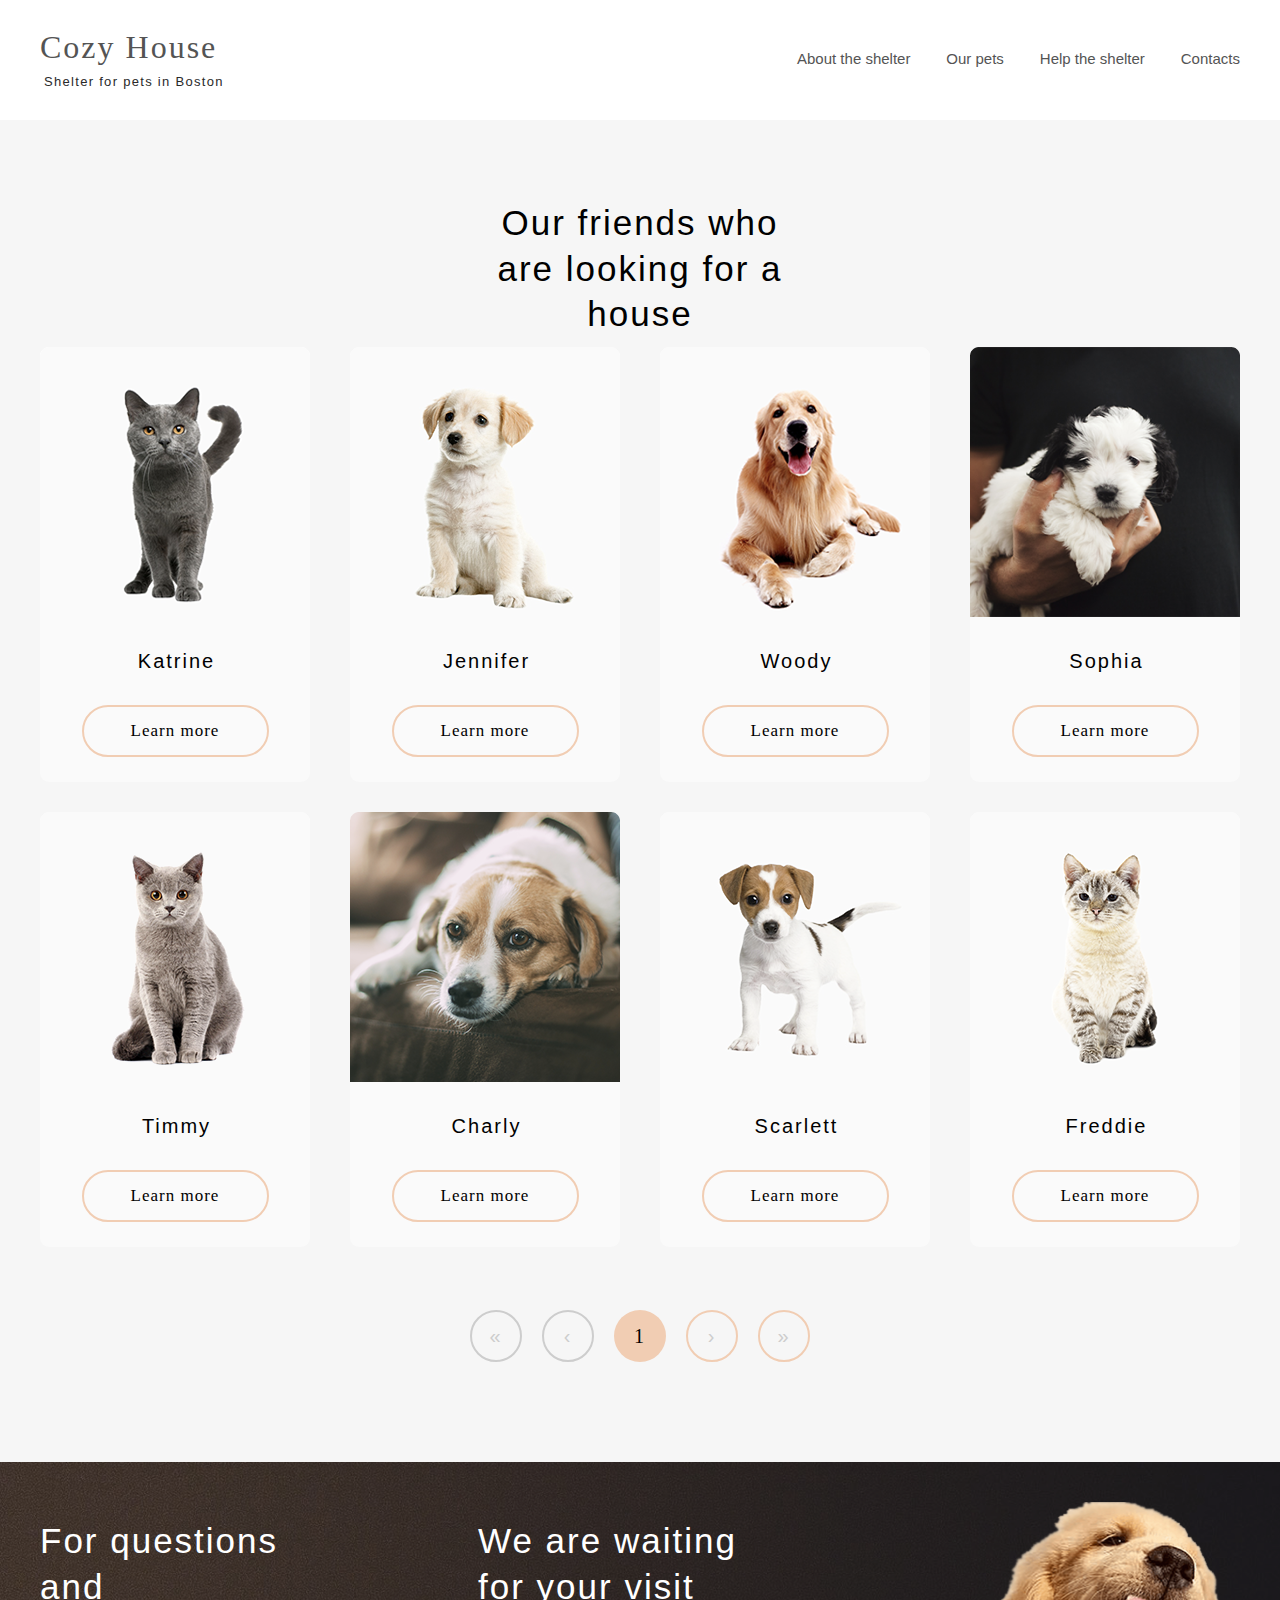
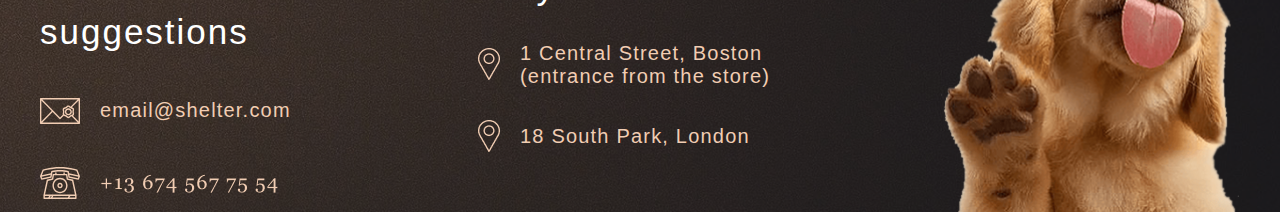
==== pets.html @ 1a8334fc "finish" ====
<!DOCTYPE html>
<html lang="en">
<head>
    <meta charset="UTF-8">
    <meta name="viewport" content="width=device-width, initial-scale=1.0">
    <title>Document</title>
    <link rel="stylesheet" href="pets.css">
</head>
<body>
        <header>   
      <div class="wrapper">

       
              
            
                 <nav class="header_navigation">
                    <div class="logo">
            <a href="#" class="ref_logo">
             <span class="logo_txt1">Cozy House</span> 
             <span class="logo_txt2">Shelter for pets in Boston</span>
            </a>
        </div>
                     <ul class="navigation">
                         <li class="navigation_link"><a href="index.html" target="_blank" class="lnk1"> About the shelter</a></li>
                         <li class="navigation_link"><a href="#" class="lnk1">Our pets</a></li>
                         <li class="navigation_link"><a href="index.html#help_pts" target="_blank" class="lnk1">Help the shelter</a></li>
                         <li class="navigation_link"><a href="#foot_cont" class="lnk1">Contacts</a></li>
                     </ul>
                </nav>
      </div>
    </header>
    <section>
        <div class="pets_wrapper">
           <div class="container">
            <div class="pets_heading">
                <h3 class="pets_headingh">Our friends who <br/> are looking for a house</h3>
            </div>
            
            <div class="cards_container">
                <div class="pets_card">
                    <img class="pet_img" src="images/pets-katrine.png"> 
                    <span class="txt">Katrine</span>
                    <button class="butt_pets">Learn more</button>
                </div>
                <div class="pets_card">
                    <img class="pet_img" src="images/pets-jennifer.png"> 
                    <span class="txt">Jennifer</span>
                    <button class="butt_pets">Learn more</button>
                </div>
                <div class="pets_card">
                    <img class="pet_img" src="images/pets-woody.png"> 
                    <span class="txt">Woody</span>
                    <button class="butt_pets">Learn more</button>
                </div>
                <div class="pets_card">
                    <img class="pet_img" src="Image2/pets-sophia.png"> 
                    <span class="txt">Sophia</span>
                    <button class="butt_pets">Learn more</button>
                </div>
                <div class="pets_card">
                    <img class="pet_img" src="Image2/pets-timmy.png"> 
                    <span class="txt">Timmy</span>
                    <button class="butt_pets">Learn more</button>
                </div>
                <div class="pets_card">
                    <img class="pet_img" src="Image2/pets-charly.png"> 
                    <span class="txt">Charly</span>
                    <button class="butt_pets">Learn more</button>
                </div>
                <div class="pets_card">
                    <img class="pet_img" src="Image2/pets-scarlet.png"> 
                    <span class="txt">Scarlett</span>
                    <button class="butt_pets">Learn more</button>
                </div>
                <div class="pets_card">
                    <img class="pet_img" src="Image2/pets-freddie.png"> 
                    <span class="txt">Freddie</span>
                    <button class="butt_pets">Learn more</button>
                </div>
            </div>
            <div class="navigation_pets">
                <button class="batt1"> &#171; </button>
                <button class="batt2">&#8249;</button>
                <button class="batt3">1</button>
                <button class="batt4">&#8250;</button>
                <button class="batt5"> &#187; </button>
            </div>
        </div>
            
        </div>
        
    </section>

     <footer>
    <div id="foot_cont" class="wrapper_footer">
      <div class="footer_content">
        <div class="footer_contacts">
          <h3 class="footer_txt">For questions and suggestions</h3>
          <div class="email">
            <img src="images/icon-email.svg" class="email_img">
            <h4 class="email_adr">email@shelter.com</h4>
          </div>
          <div class="phone">
            <img src="images/icon-phone.svg" class="phone_img">
            <img src="images/Text.png" class="phone_number">
          </div>
        </div>
        <div class="footer_locations">
          <h3 class="footer_txt">We are waiting for your visit</h3>
          <div class="location">
            <img src="images/icon-marker.png" class="loc_img">
            <h4 class="loc_txt">1 Central Street, Boston (entrance from the store)</h4>
          </div>
          <div class="location">
            <img src="images/icon-marker.png" class="loc_img2">
            <h4 class="loc_txt2">18 South Park, London </h4>
          </div>
        </div>
        <img src="images/footer-puppy.png" class="footer_puppy"></img>
      </div>
    </div>
  </footer>
</body>
---- pets.css ----
*{
    margin:0;
    padding: 0;
  

    body {
        width: 1280px;
        
        font-family: Arial, Helvetica, sans-serif;
        font-family: Georgia, sans-serif;
        
    }
}

.wrapper {
    width: 1280px;
    height: 120px;
    font-family: Arial, Helvetica, sans-serif;
    display: flex;
    align-items: center;
    justify-content: center;
    
}
.logo {
    width: 187px;
height: 60px;
display: flex;







}
.ref_logo {
text-decoration: none;
display: flex;
flex-direction: column;
justify-content: space-between;
}



.logo_txt1 {
    font-family: Georgia, 'Times New Roman', Times, serif;

font-weight: 400;
font-size: 32px;
line-height: 35.2px;
letter-spacing: 2px;
color: #545454;
padding: 0px 0px 0px 0px;


}
.logo_txt2 {
    
    
font-family: Arial, Helvetica, sans-serif;
display: flex;
align-items: flex-end;
font-weight: 400;
font-size: 13px;

line-height: 14.95px;
letter-spacing: 1.3px;
padding: 0px 1px 0px 4px;

color: #292929

}

.header_navigation {
    width: 1200px;
    height: 60px;
  display: flex;
  align-items: center;
  justify-content: space-between;
  
 
   
}
.navigation {
    width: 443px;
    height: 27px;
   
    display: flex;
    justify-content: space-between;
    
    

}
.navigation_link {
    list-style: none;
    font-size: 15px;
    font-weight: 400;
    line-height: 24px;
    color: #545454;
    cursor: pointer;
}

.lnk1 {
    text-decoration: none;
    color: #545454;
}

.lnk1:hover {
    color: black;
    font-weight: 500;

    border-bottom: 2px solid #f1cdb3;
}
.pets_wrapper {
    width: 1280px;
    height: 1342px;
    display: grid;
   align-items: center;
   

    background-color: #f6f6f6;
}
.container {
    
    width: 1200px;
    height: 1162px;
    margin: 80px 40px 100px 40px;
    
}

.pets_heading {
   
    margin: 0px 400px;   
    
}
.pets_headingh {
    width: 400px;
    height: 90px;
    font-weight: 400;
    font-size: 35px;
    line-height: 45.5px;
    letter-spacing: 2px;
    
    text-align: center;
    
    
    

}
    
    .cards_container {
    width: 1200px;
    height: 930px;
    margin: 57px 0px 33px 0px;
    display: flex;
    flex-wrap: wrap;
    justify-content: space-between;
   

    
}
.navigation_pets {
    width: 340px;
    height: 52px;
    margin: 0px 430px;
    display: flex;
    justify-content: space-between;
}

.pets_card {
    width: 270px;
    height: 435px;
    
    display: flex;
    flex-direction: column;
    align-items: center;
    background-color: #fafafa;
    border-radius: 9px;
   
}

.pets_img {
    width: 270px;
    height: 270px;
    align-self: flex-start;
}

.txt {
    font-weight: 400;
    font-size: 20px;
    line-height: 22.72px;
    letter-spacing: 2px;
    margin-top: 33px;
    margin-left: 3px;
    
    

}

.butt_pets {
    width: 187px;
    height: 52px;
    border-radius: 100px;
    border: 2px solid #f1cdb3;
    font-family: Georgia, 'Times New Roman', Times, serif ;
    font-weight: 400;
    font-size: 17px;
    line-height: 22.1px;
    letter-spacing: 1px;
    background-color: #fafafa;
    margin-top: 32px;
}

.batt1 {
width: 52px;
height: 52px;
border-radius: 100px ;
border: 2px solid #cdcdcd;
color: #cdcdcd;
background-color: #f6f6f6;
font-weight: 400;
font-size: 20px;
line-height: 23px;
letter-spacing: 2px;
}

.batt2 {
width: 52px;
height: 52px;
border-radius: 100px ;
border: 2px solid #cdcdcd;
color: #cdcdcd;
background-color: #f6f6f6;
font-weight: 400;
font-size: 20px;
line-height: 23px;
letter-spacing: 2px;
}

.batt3 {
 width: 52px;
height: 52px;
border-radius: 100px ;
border: 2px ;
background-color: #f1cdb3;

font-weight: 400;
font-size: 20px;
line-height: 23px;
letter-spacing: 2px; 
font-family: Georgia, 'Times New Roman', Times, serif;

}

.batt4 {
   width: 52px;
height: 52px;
border-radius: 100px ;
border: 2px solid #f1cdb3;
color: #cdcdcd;
background-color: #f6f6f6;

font-weight: 400;
font-size: 20px;
line-height: 23px;
letter-spacing: 2px; 
}
.batt5 {
 width: 52px;
height: 52px;
border-radius: 100px ;
border: 2px solid #f1cdb3;
color: #cdcdcd;
background-color: #f6f6f6;
 
font-weight: 400;
font-size: 20px;
line-height: 23px;
letter-spacing: 2px; 
}





/* footer */
.wrapper_footer {
   
    background-image: url(images/footer-background.png);
padding-top: 40px;
padding-left: 40px;
}
.footer_content {
width: 1200px;
font: 310px;

display: flex;
justify-content: space-between;
}
.footer_contacts {
width: 278px;
height: 234px;

margin: 16px 160px 60px 0px;
}
.footer_txt {
    font-size: 35px;
    line-height: 45.5px;
    letter-spacing: 2px;
    font-weight: 400;
    color: white;
}
.footer_locations {
    width: 302px;
    height: 234px;
    margin: 16px 160px 60px 0px;

} 
.email {
    display: flex;
    align-items: center;
   padding: 40px 27px 40px 0px;
}
.email_img {
    width: 40px;
    height: 32px;
}

.email_adr {
font-size: 20px;
line-height: 23px;
letter-spacing: 1.2px;
font-weight: 400;
color: #f1cdb3;
padding-left: 20px;
}
.phone {
    display: flex;
}
.phone_img {
    width: 40px;
    height: 32px;  
}

.phone_number {
    width: 177px;
    height: 19px;
    padding: 7px 21px;
}

.footer_puppy {
width: 300px;
height: 310px;
}

.location {
    display: flex;
    align-items: center;  
}
.loc_txt {
    font-size: 20px;
    line-height: 23px;
    letter-spacing: 1.2px;
    font-weight: 400;
    color: #f1cdb3; 
    padding: 33px 5px 0px 20px;  
}
.loc_img {
    width: 22px;
    height: 32px;
    padding-top: 30px;
}
.loc_txt2 {
    font-size: 20px;
    line-height: 23px;
    letter-spacing: 1.2px;
    font-weight: 400;
    color: #f1cdb3; 
    margin-top: 33px;
    margin-right: 13px;
       
}
.loc_img2 {
    width: 22px;
    height: 32px;
    padding-top: 32px;
    padding-right: 20px;
}
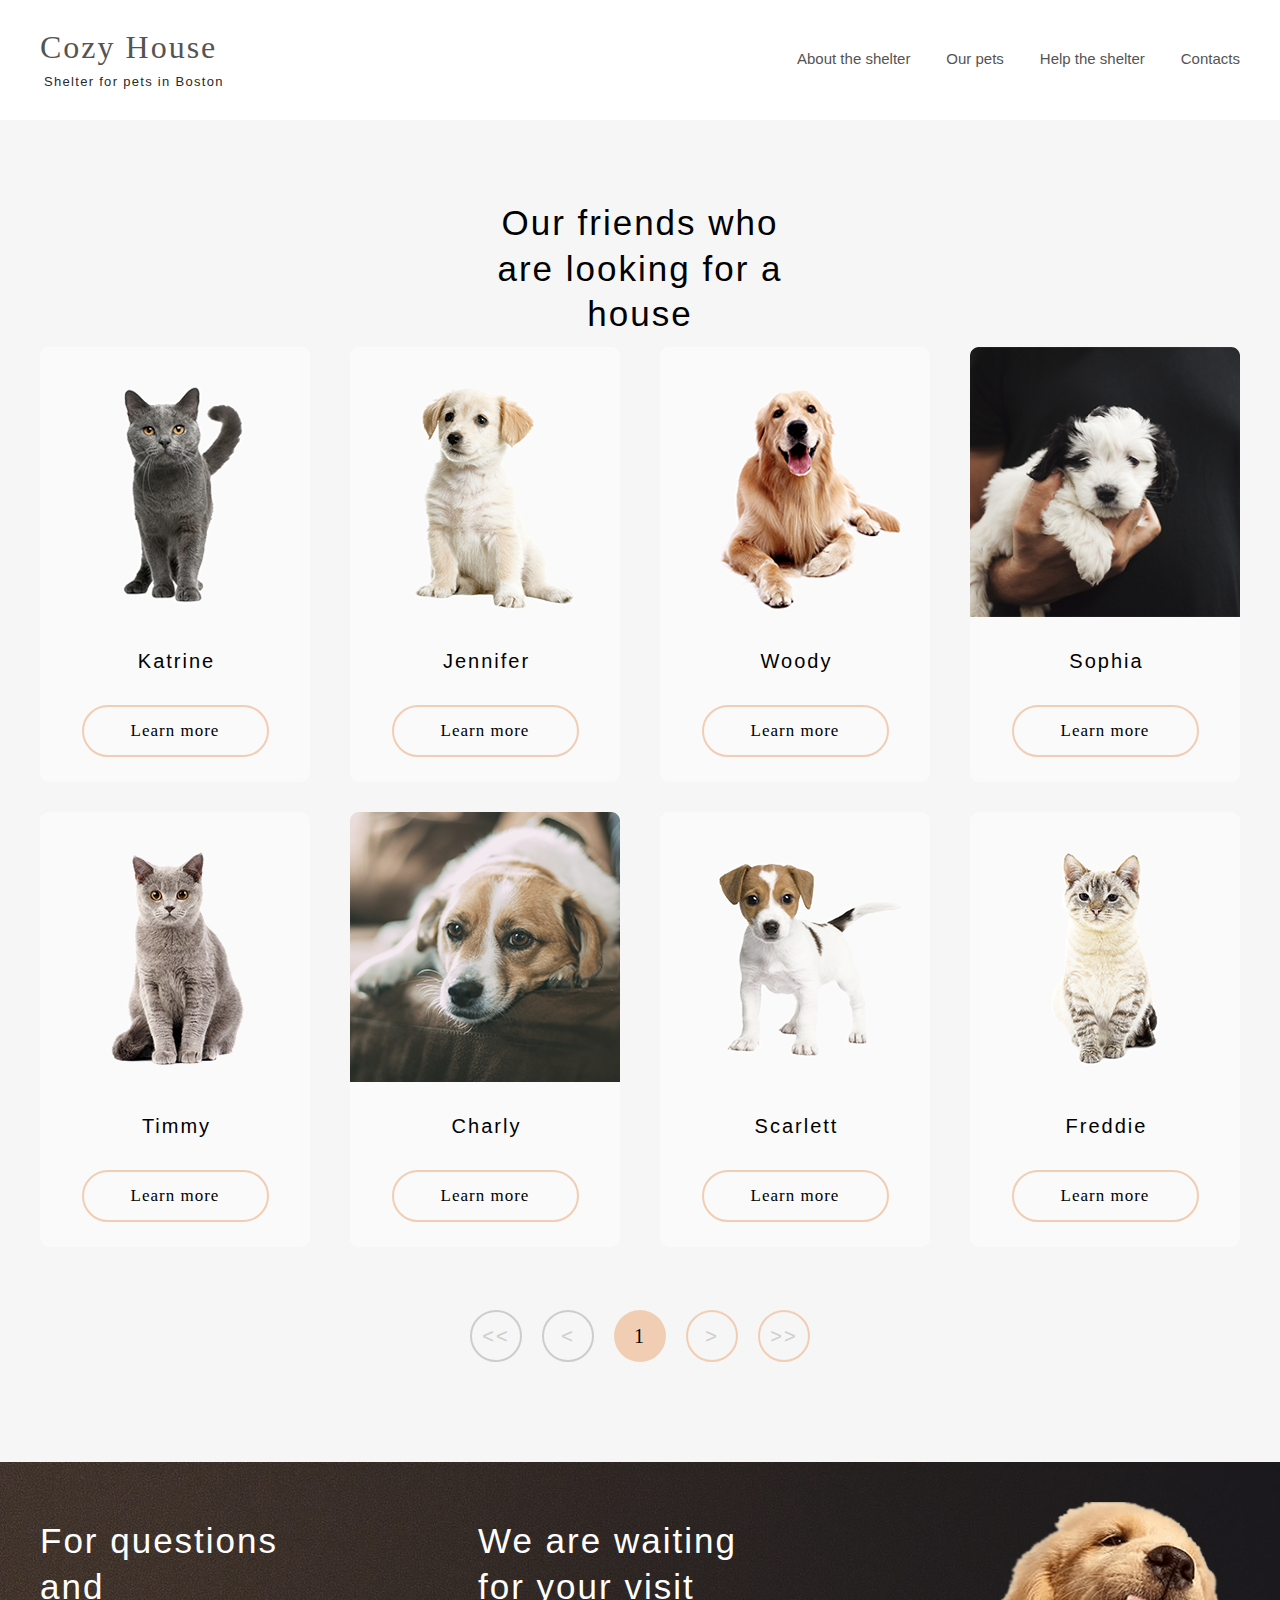
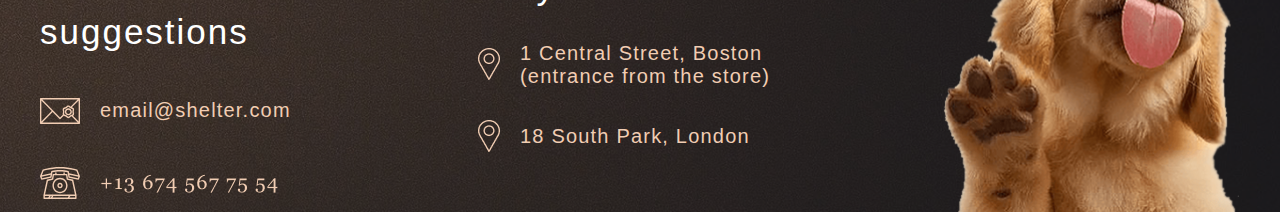
==== commit 64df7513: "Финал" ====
--- a/pets.html
+++ b/pets.html
@@ -15,7 +15,7 @@
             
                  <nav class="header_navigation">
                     <div class="logo">
-            <a href="#" class="ref_logo">
+            <a href="index.html" class="ref_logo">
              <span class="logo_txt1">Cozy House</span> 
              <span class="logo_txt2">Shelter for pets in Boston</span>
             </a>
@@ -79,11 +79,11 @@
                 </div>
             </div>
             <div class="navigation_pets">
-                <button class="batt1"> &#171; </button>
-                <button class="batt2">&#8249;</button>
+                <button class="batt1"><<</button>
+                <button class="batt2"><</button>
                 <button class="batt3">1</button>
-                <button class="batt4">&#8250;</button>
-                <button class="batt5"> &#187; </button>
+                <button class="batt4">></button>
+                <button class="batt5"> >> </button>
             </div>
         </div>
             
--- a/pets.css
+++ b/pets.css
@@ -1,3 +1,6 @@
+html {
+    scroll-behavior: smooth;
+}
 *{
     margin:0;
     padding: 0;
@@ -19,6 +22,7 @@
     display: flex;
     align-items: center;
     justify-content: center;
+    background-color: #ffffff;
     
 }
 .logo {
@@ -105,12 +109,15 @@
     color: #545454;
 }
 
+
+
 .lnk1:hover {
     color: black;
     font-weight: 500;
 
     border-bottom: 2px solid #f1cdb3;
 }
+
 .pets_wrapper {
     width: 1280px;
     height: 1342px;
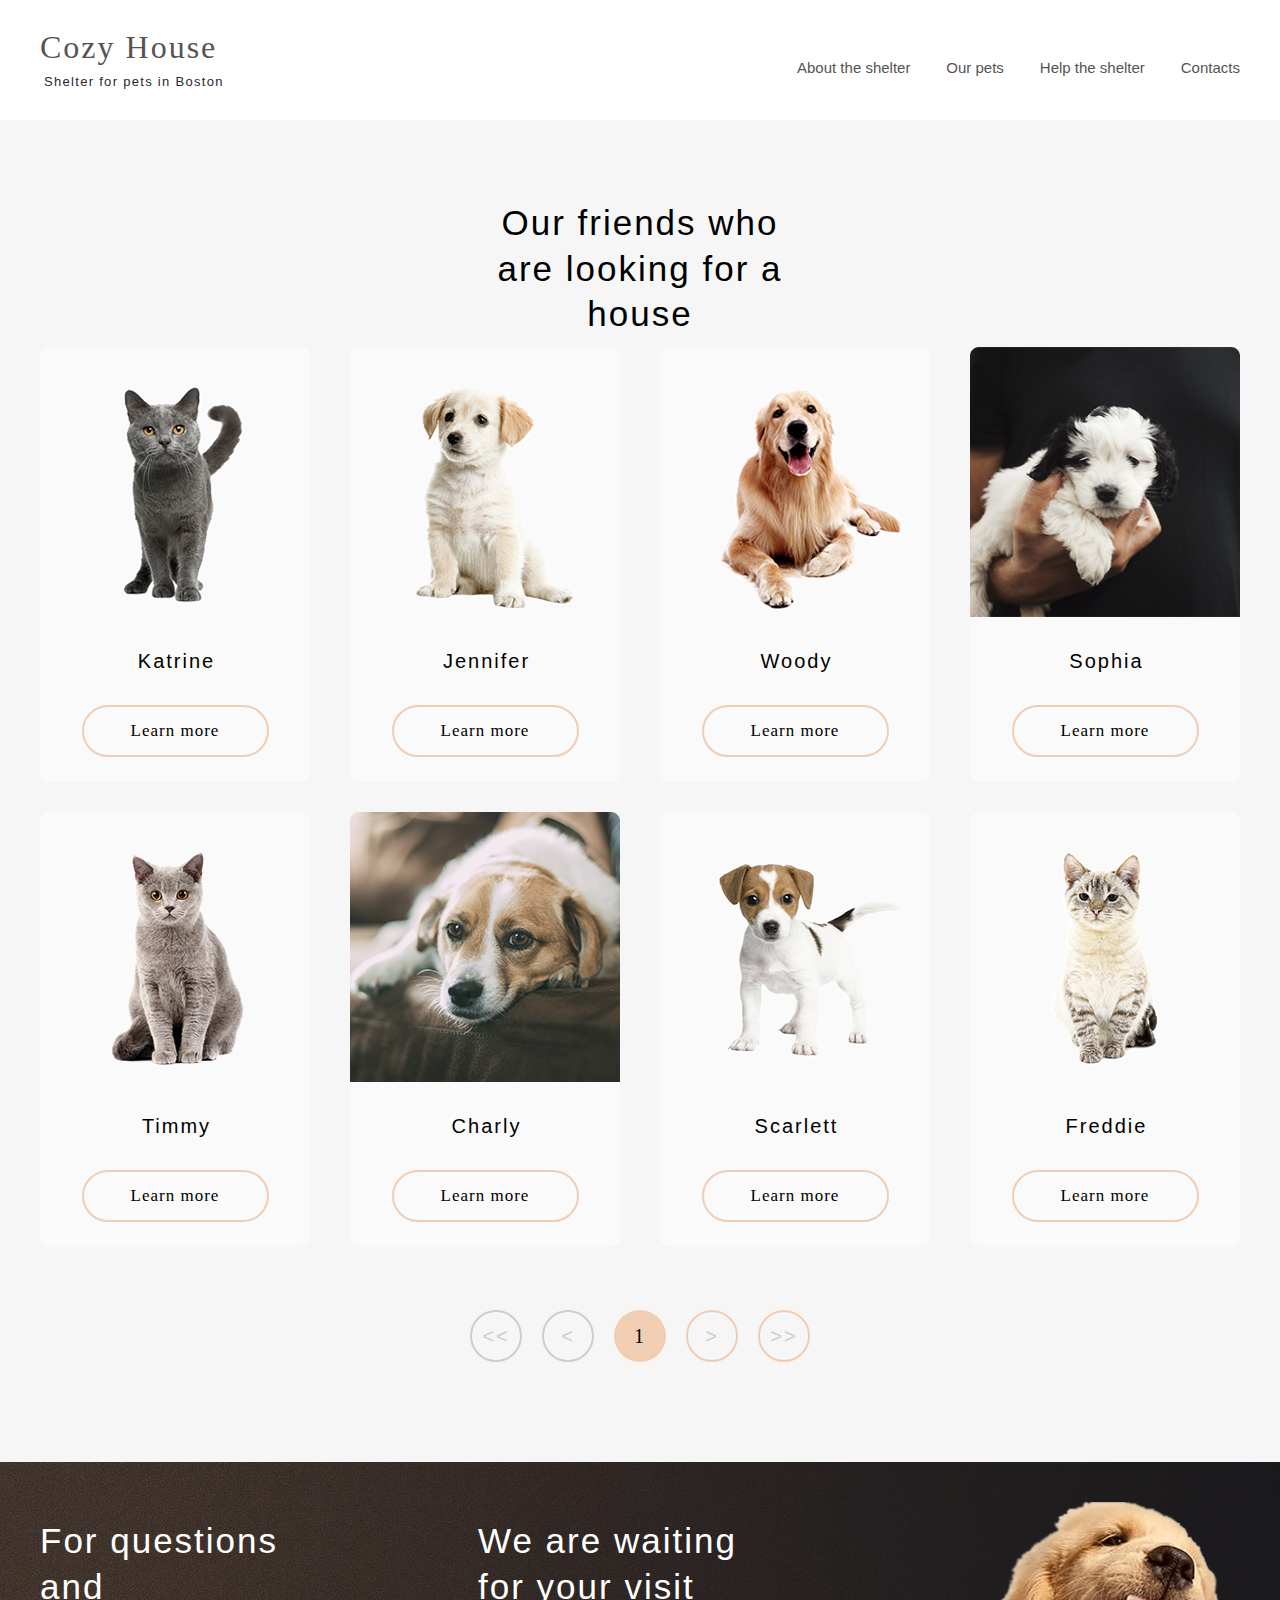
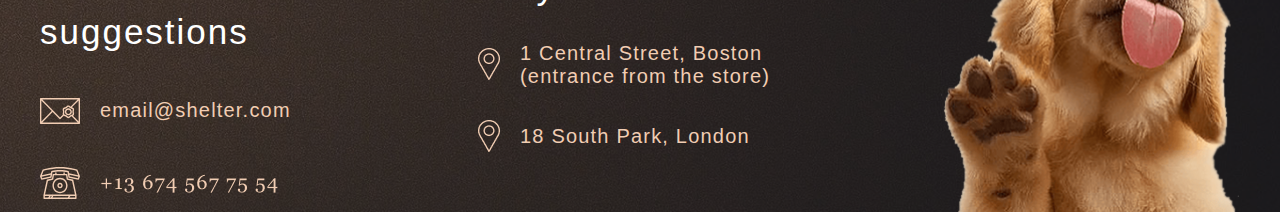
==== commit e0063367: "adaptive" ====
--- a/pets.html
+++ b/pets.html
@@ -20,6 +20,11 @@
              <span class="logo_txt2">Shelter for pets in Boston</span>
             </a>
         </div>
+                             <div class="hamburger-menu">
+  <input id="menu__toggle" type="checkbox" />
+  <label class="menu__btn" for="menu__toggle">
+    <span></span>
+  </label>
                      <ul class="navigation">
                          <li class="navigation_link"><a href="index.html" target="_blank" class="lnk1"> About the shelter</a></li>
                          <li class="navigation_link"><a href="#" class="lnk1">Our pets</a></li>
@@ -27,6 +32,7 @@
                          <li class="navigation_link"><a href="#foot_cont" class="lnk1">Contacts</a></li>
                      </ul>
                 </nav>
+      </div>
       </div>
     </header>
     <section>
@@ -106,7 +112,7 @@
           </div>
         </div>
         <div class="footer_locations">
-          <h3 class="footer_txt">We are waiting for your visit</h3>
+          <h3 class="footer_txt f_txt">We are waiting for your visit</h3>
           <div class="location">
             <img src="images/icon-marker.png" class="loc_img">
             <h4 class="loc_txt">1 Central Street, Boston (entrance from the store)</h4>
@@ -121,5 +127,5 @@
     </div>
   </footer>
 </body>
-
+</html>
        --- a/pets.css
+++ b/pets.css
@@ -7,14 +7,16 @@
   
 
     body {
-        width: 1280px;
         
+        overflow-x: hidden;
         font-family: Arial, Helvetica, sans-serif;
         font-family: Georgia, sans-serif;
         
     }
 }
-
+#menu__toggle {
+  opacity: 0;
+}
 .wrapper {
     width: 1280px;
     height: 120px;
@@ -29,12 +31,6 @@
     width: 187px;
 height: 60px;
 display: flex;
-
-
-
-
-
-
 
 }
 .ref_logo {
@@ -393,3 +389,398 @@
     padding-top: 32px;
     padding-right: 20px;
 }
+
+@media screen and (max-width: 768px) {
+
+    .wrapper {
+        width: 768px;
+        height: 120px;
+    }
+.header_navigation {
+    width: 708px;
+    height: 60px;
+}
+
+.pets_wrapper {
+    width: 768px;
+    height: 1733px;
+}
+.container {
+    width: 708px;
+    height: 1603px;
+    margin: 80px 15px 50px 40px;
+}
+
+.cards_container div:nth-child(7) {
+    display: none;
+} 
+.cards_container div:last-child {
+    display: none;
+
+}
+
+.cards_container {
+    width: 580px;
+    height: 1365px;
+    display: grid;
+    grid-template-columns: 275px 275px;
+    grid-template-rows: 435px 435px;
+    grid-column-gap: 40px;
+    grid-row-gap: 30px;
+    margin: 30px 52px 40px 52px
+    
+}
+.pets_heading {
+    margin: 0px 165px 30px 145px;
+}
+
+.butt_pets {
+    margin-top: 30px;
+}
+.txt {
+    margin: 30px 2px 0px 2px;
+    letter-spacing: 1.2px;
+}
+
+.navigation_pets {
+    margin: 0px 175px;
+}
+.batt4 {
+    color: #292929;
+}
+.batt5 {
+    color: #292929;
+}
+.wrapper_footer {
+    width: 768px;
+    height: 639px;
+   padding: 0px;
+   background-image: url(images/footer-gradient-background.png);
+
+}
+
+.footer_content {
+    width: 708px;
+    display: grid;
+    grid-template-columns: 278px 302px ;
+    grid-template-rows: repeat(2, 290px);
+    grid-row-gap: 35px ;
+    grid-column-gap: 10px;
+    margin-left: 30px;
+}
+
+.footer_contacts {
+margin: 31px 10px 10px 35px;
+}
+.footer_locations {
+margin: 31px 10px 10px -33px;
+}
+
+.footer_puppy {
+    margin-left: 205px;
+    margin-top: 4px;
+}
+
+.pets_sec {
+    width: 768px;
+}
+.help_sec {
+    width: 768px;
+}
+.don_sec {
+    width: 768px;
+}
+.footer_sec {
+     width: 768px;
+}
+header {
+    width: 768px;
+}
+section {
+    width: 768px;
+}
+footer {
+    width: 768px;
+}
+
+#menu__toggle {
+  opacity: 0;
+}
+}
+
+@media screen and (max-width: 320px) {
+
+    header {
+        width: 320px;
+
+    }
+    section {
+        width: 320px;
+    }
+    footer {
+        width: 320px;
+    }
+.navigation {
+    width: 320px;
+    height: 823px;
+    margin-left: -209px;
+    z-index: 1;
+ }
+ 
+ 
+#menu__toggle {
+  opacity: 0;
+  
+}
+.menu__btn {
+  display: flex; 
+  align-items: center;  
+  position: fixed;
+  top: 50px;
+  left: 270px;
+  width: 30px;
+  height: 22px;
+  cursor: pointer;
+  z-index: 2;
+}
+
+.menu__btn > span,
+.menu__btn > span::before,
+.menu__btn > span::after {
+  display: block;
+  position: absolute;
+  width: 100%;
+  height: 2px;
+  background-color: #000;
+}
+.menu__btn > span::before {
+  content: '';
+  top: -10px;
+}
+.menu__btn > span::after {
+  content: '';
+  top: 10px;
+}
+
+.navigation {
+  display: block;
+  position: fixed;
+  visibility: hidden;
+
+  top: 0;
+  padding: 0;
+  width: 320px;
+  height: 823px;
+  margin: 0;
+  list-style: none;
+  text-align: center;
+  background-color: #292929;
+  box-shadow: 1px 0px 6px rgba(0, 0, 0, .2);
+}
+
+.navigation_link {
+  display: block;
+  position: relative;
+  top: 231px;
+  padding: 34px 24px;
+  color: #333;
+  
+  font-size: 32px;
+  font-weight: 400;
+  text-decoration: none;
+  padding: 34px 24px 34px 24px;
+  
+}
+.lnk1 {
+color: #545454;
+}
+.lnk1:hover {
+    color: white;
+    font-weight: 500;
+
+    border-bottom: 2px solid #f1cdb3;
+}
+
+#menu__toggle:checked ~ .menu__btn > span {
+  transform: rotate(45deg);
+}
+#menu__toggle:checked ~ .menu__btn > span::before {
+  top: 0;
+  transform: rotate(0);
+}
+#menu__toggle:checked ~ .menu__btn > span::after {
+  top: 0;
+  transform: rotate(90deg);
+}
+#menu__toggle:checked ~ .navigation {
+  visibility: visible;
+  left: 0;
+}
+
+.menu__btn > span,
+.menu__btn > span::before,
+.menu__btn > span::after {
+  transition-duration: .25s;
+}
+.header_navigation {
+  transition-duration: .25s;
+}
+.navigation_link {
+  transition-duration: .25s;
+}
+
+.navigation {
+    height: 823px;
+    
+    justify-content: center;
+    padding: 0;
+    
+}
+
+.header_navigation {
+width: 280px;
+height: 60px;
+}
+ .wrapper {
+width: 320px;
+height: 120px;
+ }
+
+ .pets_wrapper {
+width: 320px;
+height: 1649px;
+ }
+
+ .container {
+    width: 300px;
+    height: 1565px;
+margin: 0;
+ }
+.pets_heading {
+    width: 300px;
+    height: 64px;
+    margin: 0px 0px 0px 11px;
+}
+ .pets_headingh {
+    font-size: 25px;
+    line-height: 32.5px;
+    text-align: center;
+    letter-spacing: 1.5px;
+width: 300px;
+height: 64px;
+ }
+
+ .cards_container {
+    width: 270px;
+    display: flex;
+    flex-direction: column;
+    margin:42px 0px 0px 25px;
+ }
+
+ .cards_container div:nth-child( 4) {
+    display: none;
+} 
+ .cards_container div:nth-child( 5) {
+    display: none;
+} 
+ .cards_container div:nth-child( 6) {
+    display: none;
+} 
+
+.navigation_pets {
+    width: 300px;
+    height: 52px;
+    display: flex;
+    justify-content: space-between;
+    margin: 42px 0px 0px 10px;
+    
+}
+.footer_sec {
+    width: 320px;
+height: 809px;
+}
+
+.wrapper_footer {
+    width: 320px;
+height: 809px;
+background-image: url(images/Footer-mobile.png);
+}
+
+.footer_content {
+    width: 300px;
+height: 470px;
+display: flex;
+flex-direction: column;
+margin: 0;
+}
+
+.footer_contacts {
+margin: 30px 17px 10px 22px;
+}
+
+.footer_txt {
+letter-spacing: 1.5px;
+}
+
+.email {
+padding: 39px 27px 40px 11px;
+}
+
+.phone {
+padding-left: 18px;
+
+}
+
+.footer_locations {
+    width: 300px;
+    height: 222px;
+margin: -5px 0px 0px 9px;
+}
+
+.footer_txt {
+    width: 278px;
+    height: 64px;
+font-size: 25px;
+line-height: 32.5px;
+text-align: center;
+letter-spacing: 1.5px;
+}
+
+.location {
+    padding: 0;
+
+}
+
+.loc_img {
+    width: 21.85px;
+    height: 32px;
+    padding: 39px 0px 0px 0px;
+}
+
+.loc_txt {
+font-size: 20px;
+line-height: 23px;
+padding: 40px 5px 0px 20px;
+}
+
+.loc_img2 {
+width: 21.85px;
+height: 32px;
+padding: 39px 20px 0px 0px;
+}
+
+.loc_txt2 {
+
+margin: 41px 13px 0px 0px;
+}
+
+.footer_puppy {
+    width: 260px; 
+    height: 269px;
+    margin: 6px 0px 0px 30px;
+}
+.f_txt {
+    margin-left: 12px;
+    letter-spacing: 1.5p;
+}
+}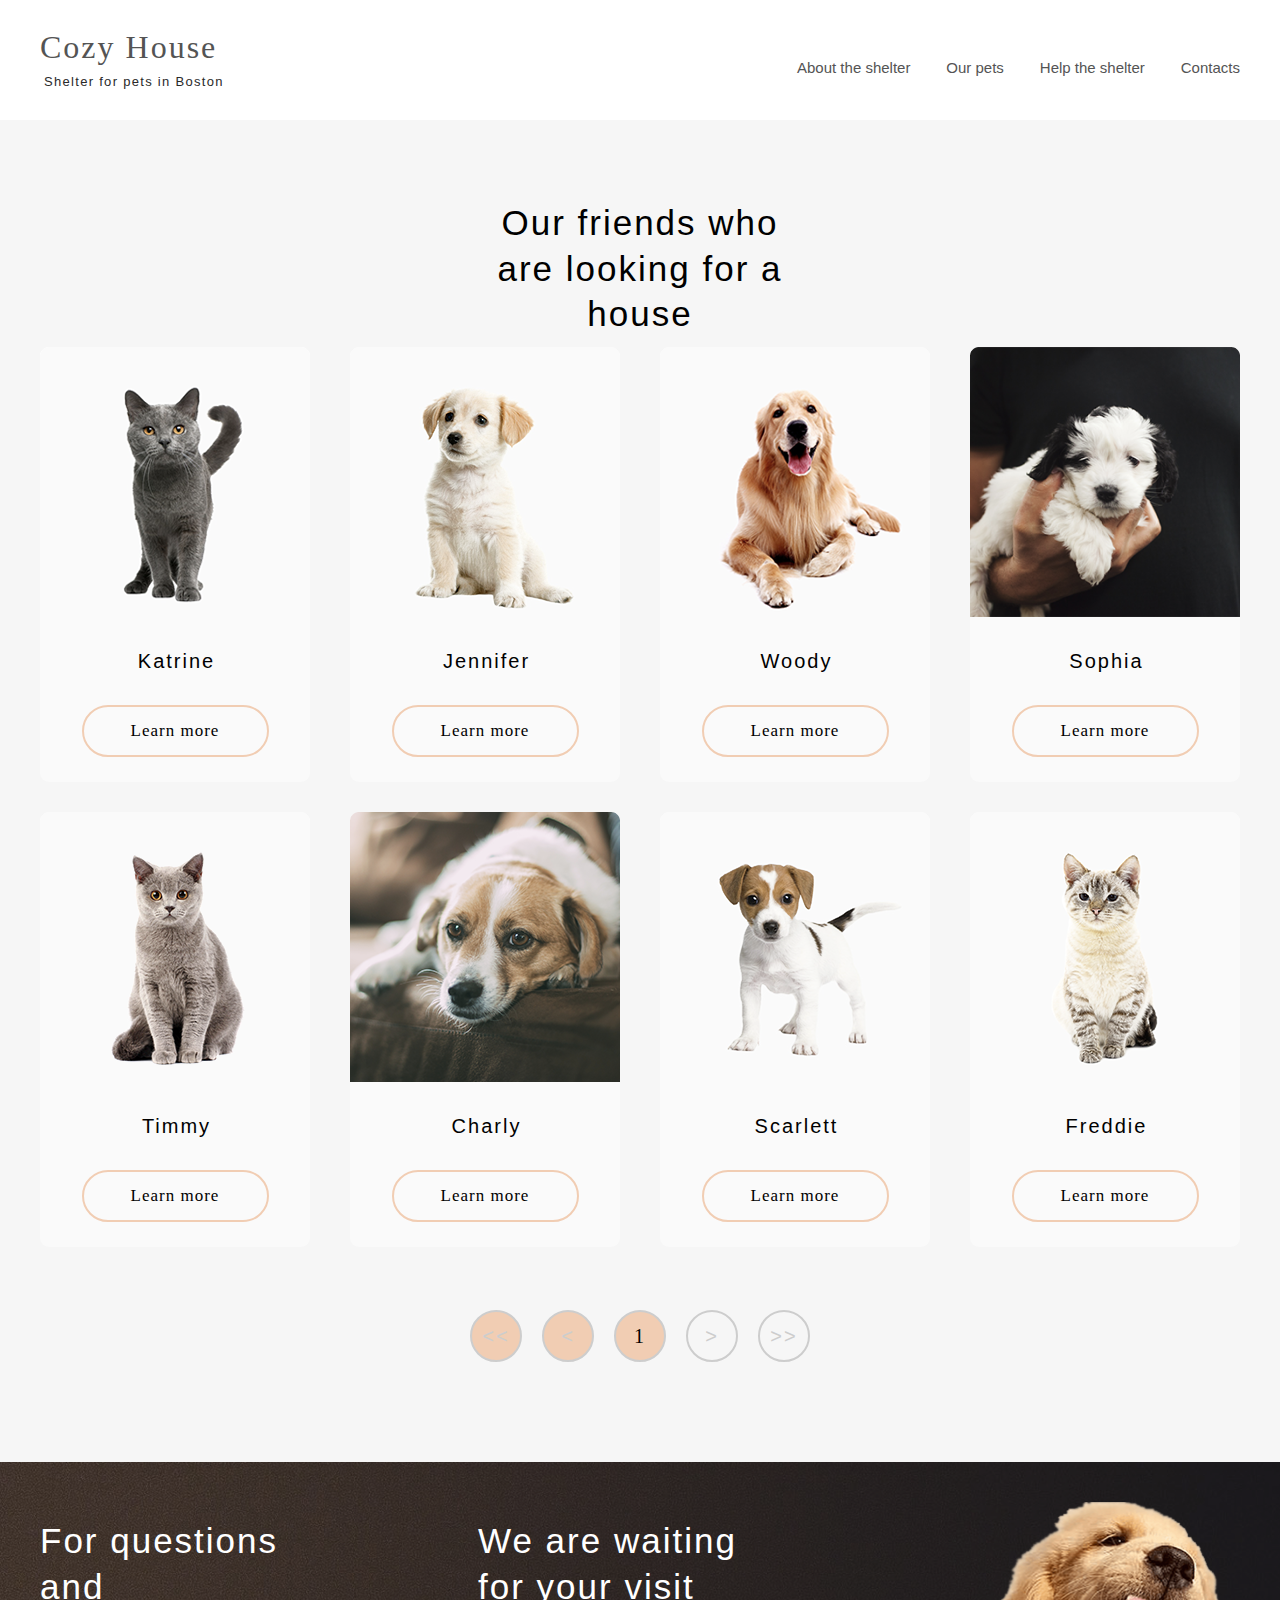
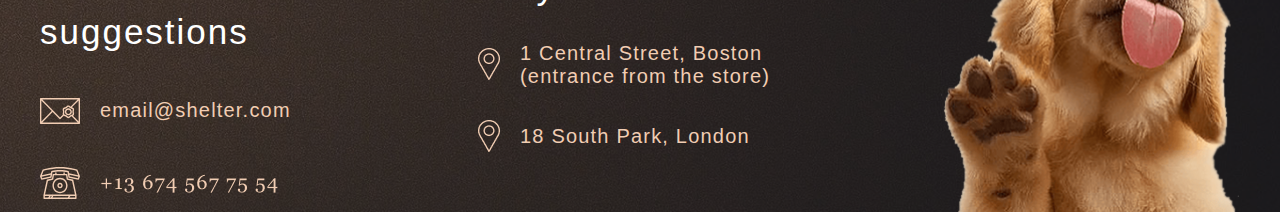
==== commit 72d91a74: "almost ready" ====
--- a/pets.html
+++ b/pets.html
@@ -44,44 +44,191 @@
             
             <div class="cards_container">
                 <div class="pets_card">
-                    <img class="pet_img" src="images/pets-katrine.png"> 
+                    <img class="pet_img " src="images/pets-katrine.png"> 
                     <span class="txt">Katrine</span>
-                    <button class="butt_pets">Learn more</button>
+                    <button class="butt_pets button_katrine">Learn more</button>
+                    <div class="popUpKatrine hiddenKatrine popUp">
+                <div class="katrinePopCont popCont">
+                  <img class="imgPopKatt imgAllPets" src="images/pets-katrine.png">
+                    <div class="popPets">
+                      <h3 class="poph3">Katrine</h3>
+                      <h4 class="poph4">Cat - British Shorthair</h4>
+                      <h5 class="poph5">Katrine is a beautiful girl. She is as soft as the finest velvet with a thick lush fur. Will love you until the last breath she takes as long as you are the one. She is picky about her affection. She loves cuddles and to stretch into your hands for a deeper relaxations.</h5>
+                      <ul class="popul">
+                        <li class="popli"><b>Age:</b> 2 months</li>
+                        <li class="popli"><b>Inoculations:</b> none</li>
+                        <li class="popli"><b>Diseases:</b> none</li>
+                        <li class="popli"><b>Parasites:</b> none</li>
+                      </ul>
+                    </div>
+                 
+                  <button class="closeKatrineButt closeButton">&#10006;</button>
+                </div>
+              </div>
                 </div>
                 <div class="pets_card">
                     <img class="pet_img" src="images/pets-jennifer.png"> 
                     <span class="txt">Jennifer</span>
-                    <button class="butt_pets">Learn more</button>
+                    <button class="butt_pets button_jennifer">Learn more</button>
+                    <div class="popUpJennifer hiddenJennifer popUp">
+                
+                <div class="jenPopCont popCont">
+                 
+                    <img class="imgPopJenn imgAllPets" src="images/popjenimg.png" alt="">
+                    <div class="popPets">
+                      <h3 class="poph3">Jennifer</h3>
+                      <h4 class="poph4">Dog - Labrador</h4>
+                      <h5 class="poph5">Jennifer is a sweet 2 months old Labrador that is patiently waiting to find a new forever home. This girl really enjoys being able to go outside to run and play, but won't hesitate to play up a storm in the house if she has all of her favorite toys.</h5>
+                      <ul class="popul">
+                        <li class="popli"><b>Age:</b> 2 months</li>
+                        <li class="popli"><b>Inoculations:</b> none</li>
+                        <li class="popli"><b>Diseases:</b> none</li>
+                        <li class="popli"><b>Parasites:</b> none</li>
+                      </ul>
+                    </div>
+                 
+                  <button class="closeJenniferButt closeButton">&#10006;</button>
+                </div>
+                
+              </div>
                 </div>
                 <div class="pets_card">
                     <img class="pet_img" src="images/pets-woody.png"> 
                     <span class="txt">Woody</span>
-                    <button class="butt_pets">Learn more</button>
-                </div>
-                <div class="pets_card">
+                    <button class="butt_pets button_woody">Learn more</button>
+                    <div class="popUpWoody hiddenWoody popUp">
+                <div class="woodyPopCont popCont">
+                  <img class="imgPopWoody imgAllPets" src="images/pets-woody.png">
+                    <div class="popPets">
+                      <h3 class="poph3">Woody</h3>
+                      <h4 class="poph4">Dog - Golden Retriever</h4>
+                      <h5 class="poph5">Woody is a handsome 3 1/2 year old boy. Woody does know basic commands and is a smart pup. Since he is on the stronger side, he will learn a lot from your training. Woody will be happier when he finds a new family that can spend a lot of time with him.</h5>
+                      <ul class="popul">
+                        <li class="popli"><b>Age:</b> 2 months</li>
+                        <li class="popli"><b>Inoculations:</b> none</li>
+                        <li class="popli"><b>Diseases:</b> none</li>
+                        <li class="popli"><b>Parasites:</b> none</li>
+                      </ul>
+                    </div>
+                 
+                  <button class="closeWoodyButt closeButton">&#10006;</button>
+                </div>
+              </div>
+                </div>
+                <div class="pets_card cardSophia">
                     <img class="pet_img" src="Image2/pets-sophia.png"> 
                     <span class="txt">Sophia</span>
-                    <button class="butt_pets">Learn more</button>
+                    <button class="butt_pets button_sophia">Learn more</button>
+                    <div class="popUpSophia hiddenSophia popUp">
+                    <div class="sophiaPopCont popCont">
+                  <img class="imgPopSophia imgAllPets" src="Image2/pets-sophia.png">
+                    <div class="popPets">
+                      <h3 class="poph3">Sophia</h3>
+                      <h4 class="poph4">Dog - Shih tzu</h4>
+                      <h5 class="poph5">Sophia here and I'm looking for my forever home to live out the best years of my life. I am full of energy. Everyday I'm learning new things, like how to walk on a leash, go potty outside, bark and play with toys and I still need some practice.</h5>
+                      <ul class="popul">
+                        <li class="popli"><b>Age:</b> 1 months</li>
+                        <li class="popli"><b>Inoculations:</b> none</li>
+                        <li class="popli"><b>Diseases:</b> none</li>
+                        <li class="popli"><b>Parasites:</b> none</li>
+                      </ul>
+                    </div>
+                 
+                  <button class="closeSophiaButt closeButton">&#10006;</button>
+                </div>
+                </div>
                 </div>
                 <div class="pets_card">
                     <img class="pet_img" src="Image2/pets-timmy.png"> 
                     <span class="txt">Timmy</span>
-                    <button class="butt_pets">Learn more</button>
+                    <button class="butt_pets button_timmy">Learn more</button>
+                      <div class="popUpTimmy hiddenTimmy popUp">
+                <div class="timmyPopCont popCont">
+                  <img class="imgPopTimmy imgAllPets" src="Image2/pets-timmy.png">
+                    <div class="popPets">
+                      <h3 class="poph3">Timmy</h3>
+                      <h4 class="poph4">Cat - British Shorthair</h4>
+                      <h5 class="poph5">Timmy is an adorable grey british shorthair male. He loves to play and snuggle. He is neutered and up to date on age appropriate vaccinations. He can be chatty and enjoys being held. Timmy has a lot to say and wants a person to share his thoughts with.</h5>
+                      <ul class="popul">
+                        <li class="popli"><b>Age:</b> 2 months</li>
+                        <li class="popli"><b>Inoculations:</b> none</li>
+                        <li class="popli"><b>Diseases:</b> none</li>
+                        <li class="popli"><b>Parasites:</b> none</li>
+                      </ul>
+                    </div>
+                 
+                  <button class="closeTimmyButt closeButton">&#10006;</button>
+                </div>
+              </div>
                 </div>
                 <div class="pets_card">
                     <img class="pet_img" src="Image2/pets-charly.png"> 
                     <span class="txt">Charly</span>
-                    <button class="butt_pets">Learn more</button>
+                    <button class="butt_pets button_charly">Learn more</button>
+                         <div class="popUpCharly hiddenCharly popUp">
+                <div class="charlyPopCont popCont">
+                  <img class="imgPopCharly imgAllPets" src="Image2/pets-charly.png">
+                    <div class="popPets">
+                      <h3 class="poph3">Charly</h3>
+                      <h4 class="poph4">Dog - Jack Russell Terrier </h4>
+                      <h5 class="poph5">This cute boy, Charly, is three years old and he likes adults and kids. He isn’t fond of many other dogs, so he might do best in a single dog home. Charly has lots of energy, and loves to run and play. We think a fenced yard would make him very happy.</h5>
+                      <ul class="popul">
+                        <li class="popli"><b>Age:</b> 2 months</li>
+                        <li class="popli"><b>Inoculations:</b> none</li>
+                        <li class="popli"><b>Diseases:</b> none</li>
+                        <li class="popli"><b>Parasites:</b> none</li>
+                      </ul>
+                    </div>
+                 
+                  <button class="closeCharlyButt closeButton">&#10006;</button>
+                </div>
+              </div>
                 </div>
                 <div class="pets_card">
                     <img class="pet_img" src="Image2/pets-scarlet.png"> 
                     <span class="txt">Scarlett</span>
-                    <button class="butt_pets">Learn more</button>
+                    <button class="butt_pets button_scarlett">Learn more</button>
+                       <div class="popUpScarlett hiddenScarlett popUp">
+                <div class="scarlettPopCont popCont">
+                  <img class="imgPopScarlett imgAllPets" src="Image2/pets-scarlet.png">
+                    <div class="popPets">
+                      <h3 class="poph3">Scarlett</h3>
+                      <h4 class="poph4">Dog - Jack Russell Terrier </h4>
+                      <h5 class="poph5">Scarlett is a happy, playful girl who will make you laugh and smile. She forms a bond quickly and will make a loyal companion and a wonderful family dog or a good companion for a single individual too since she likes to hang out and be with her human.</h5>
+                      <ul class="popul">
+                        <li class="popli"><b>Age:</b> 2 months</li>
+                        <li class="popli"><b>Inoculations:</b> none</li>
+                        <li class="popli"><b>Diseases:</b> none</li>
+                        <li class="popli"><b>Parasites:</b> none</li>
+                      </ul>
+                    </div>
+                 
+                  <button class="closeScarlettButt closeButton">&#10006;</button>
+                </div>
+              </div>
                 </div>
                 <div class="pets_card">
                     <img class="pet_img" src="Image2/pets-freddie.png"> 
                     <span class="txt">Freddie</span>
-                    <button class="butt_pets">Learn more</button>
+                    <button class="butt_pets button_freddie">Learn more</button>
+                       <div class="popUpFreddie hiddenFreddie popUp">
+                <div class="freddiePopCont popCont">
+                  <img class="imgPopFreddie imgAllPets" src="Image2/pets-freddie.png">
+                    <div class="popPets">
+                      <h3 class="poph3">Freddie</h3>
+                      <h4 class="poph4">Cat - British Shorthair</h4>
+                      <h5 class="poph5">Freddie is a little shy at first, but very sweet when he warms up. He likes playing with shoe strings and bottle caps. He is quick to learn the rhythms of his human’s daily life. Freddie has bounced around a lot in his life, and is looking to find his forever home.</h5>
+                      <ul class="popul">
+                        <li class="popli"><b>Age:</b> 2 months</li>
+                        <li class="popli"><b>Inoculations:</b> none</li>
+                        <li class="popli"><b>Diseases:</b> none</li>
+                        <li class="popli"><b>Parasites:</b> none</li>
+                      </ul>
+                    </div>
+                 
+                  <button class="closeFreddieButt closeButton">&#10006;</button>
+                </div>
+              </div>
                 </div>
             </div>
             <div class="navigation_pets">
@@ -126,6 +273,9 @@
       </div>
     </div>
   </footer>
+  <script src = "scripts/pets.js"></script>
+  <script src = 'scripts/sliderPets.js'></script>
+  <script src= "scripts/pagination.js"></script>
 </body>
 </html>
        --- a/pets.css
+++ b/pets.css
@@ -54,19 +54,15 @@
 
 
 }
-.logo_txt2 {
-    
-    
+.logo_txt2 {   
 font-family: Arial, Helvetica, sans-serif;
 display: flex;
 align-items: flex-end;
 font-weight: 400;
 font-size: 13px;
-
 line-height: 14.95px;
 letter-spacing: 1.3px;
 padding: 0px 1px 0px 4px;
-
 color: #292929
 
 }
@@ -76,21 +72,16 @@
     height: 60px;
   display: flex;
   align-items: center;
-  justify-content: space-between;
-  
- 
-   
-}
+  justify-content: space-between;  
+}
+
 .navigation {
     width: 443px;
     height: 27px;
-   
     display: flex;
-    justify-content: space-between;
-    
-    
-
-}
+    justify-content: space-between; 
+}
+
 .navigation_link {
     list-style: none;
     font-size: 15px;
@@ -105,8 +96,6 @@
     color: #545454;
 }
 
-
-
 .lnk1:hover {
     color: black;
     font-weight: 500;
@@ -143,12 +132,7 @@
     font-size: 35px;
     line-height: 45.5px;
     letter-spacing: 2px;
-    
     text-align: center;
-    
-    
-    
-
 }
     
     .cards_container {
@@ -173,7 +157,6 @@
 .pets_card {
     width: 270px;
     height: 435px;
-    
     display: flex;
     flex-direction: column;
     align-items: center;
@@ -181,7 +164,9 @@
     border-radius: 9px;
    
 }
-
+.pets_card:hover {
+    box-shadow:  0px 0px 10px #545454;
+}
 .pets_img {
     width: 270px;
     height: 270px;
@@ -195,9 +180,6 @@
     letter-spacing: 2px;
     margin-top: 33px;
     margin-left: 3px;
-    
-    
-
 }
 
 .butt_pets {
@@ -213,6 +195,11 @@
     background-color: #fafafa;
     margin-top: 32px;
 }
+.butt_pets:hover {
+    background-color: #f1cdb3;
+    box-shadow:  5px 5px 5px #545454;
+    
+}
 
 .batt1 {
 width: 52px;
@@ -225,6 +212,7 @@
 font-size: 20px;
 line-height: 23px;
 letter-spacing: 2px;
+cursor: pointer;
 }
 
 .batt2 {
@@ -238,6 +226,7 @@
 font-size: 20px;
 line-height: 23px;
 letter-spacing: 2px;
+cursor: pointer;
 }
 
 .batt3 {
@@ -246,7 +235,7 @@
 border-radius: 100px ;
 border: 2px ;
 background-color: #f1cdb3;
-
+border: 2px solid #cdcdcd;
 font-weight: 400;
 font-size: 20px;
 line-height: 23px;
@@ -259,7 +248,7 @@
    width: 52px;
 height: 52px;
 border-radius: 100px ;
-border: 2px solid #f1cdb3;
+border: 2px solid #cdcdcd;
 color: #cdcdcd;
 background-color: #f6f6f6;
 
@@ -267,12 +256,13 @@
 font-size: 20px;
 line-height: 23px;
 letter-spacing: 2px; 
+cursor: pointer;
 }
 .batt5 {
  width: 52px;
 height: 52px;
 border-radius: 100px ;
-border: 2px solid #f1cdb3;
+border: 2px solid #cdcdcd;
 color: #cdcdcd;
 background-color: #f6f6f6;
  
@@ -280,20 +270,408 @@
 font-size: 20px;
 line-height: 23px;
 letter-spacing: 2px; 
-}
-
-
-
+cursor: pointer;
+}
+
+.batt1:hover{background-color: #f1cdb3; color: #292929;}
+.batt2:hover{background-color: #f1cdb3; color: #292929;}
+.batt4:hover{background-color: #f1cdb3; color: #292929;}
+.batt5:hover {
+    background-color: #f1cdb3;
+    color: #292929;
+}
+
+.button_katrine {
+cursor: pointer;
+}
+.popUpKatrine {
+display: flex;
+    align-items: center;
+    justify-content: center;
+    width: 1280px;
+    height: 1812px;
+    position: absolute;
+    top: 0;
+    left: 0;
+    background-color: rgba(20, 20, 20, 0.3);
+}
+
+.hiddenKatrine {
+visibility: hidden;
+}
+.katrinePopCont {
+display: flex;
+    width: 73%;
+    height: 30%;
+    border-radius: 10px;
+    background: #fafafa;
+}
+.imgPopKatt {
+border-radius: 10px;
+}
+
+.closeKatrineButt {
+ width: 57px;
+    height: 57px;
+    padding-top: 2px;
+    margin-top: 10px;
+    position: absolute;
+    right: 195px;
+    border: 2px solid #f1cdb3;
+    border-radius: 100px;
+    color: #292929;
+    cursor: pointer;
+}
+
+
+
+.button_jennifer {
+cursor: pointer;
+}
+.popUpJennifer {
+display: flex;
+    align-items: center;
+    justify-content: center;
+    width: 1280px;
+    height: 1812px;
+    position: absolute;
+    top: 0;
+    left: 0;
+    background-color: rgba(20, 20, 20, 0.3);
+}
+
+.hiddenJennifer {
+visibility: hidden;
+}
+.jenPopCont {
+display: flex;
+    width: 73%;
+    height: 30%;
+    border-radius: 10px;
+    background: #fafafa;
+}
+.imgPopJenn {
+border-radius: 10px;
+}
+
+.closeJenniferButt {
+ width: 57px;
+    height: 57px;
+    padding-top: 2px;
+    margin-top: 10px;
+    position: absolute;
+    right: 195px;
+    border: 2px solid #f1cdb3;
+    border-radius: 100px;
+    color: #292929;
+    cursor: pointer;
+}
+
+.button_woody {
+cursor: pointer;
+}
+.popUpWoody {
+display: flex;
+    align-items: center;
+    justify-content: center;
+    width: 1280px;
+    height: 1812px;
+    position: absolute;
+    top: 0;
+    left: 0;
+    background-color: rgba(20, 20, 20, 0.3);
+}
+
+.hiddenWoody {
+visibility: hidden;
+}
+.woodyPopCont {
+display: flex;
+    width: 73%;
+    height: 30%;
+    border-radius: 10px;
+    background: #fafafa;
+}
+.imgPopWoody {
+border-radius: 10px;
+}
+
+.closeWoodyButt {
+ width: 57px;
+    height: 57px;
+    padding-top: 2px;
+    margin-top: 10px;
+    position: absolute;
+    right: 195px;
+    border: 2px solid #f1cdb3;
+    border-radius: 100px;
+    color: #292929;
+    cursor: pointer;
+}
+
+.button_sophia {
+cursor: pointer;
+}
+.popUpSophia {
+display: flex;
+    align-items: center;
+    justify-content: center;
+    width: 1280px;
+    height: 1812px;
+    position: absolute;
+    top: 0;
+    left: 0;
+    background-color: rgba(20, 20, 20, 0.3);
+}
+
+.hiddenSophia {
+visibility: hidden;
+}
+.sophiaPopCont {
+display: flex;
+    width: 73%;
+    height: 30%;
+    border-radius: 10px;
+    background: #fafafa;
+}
+.imgPopSophia {
+   
+border-radius: 6px;
+}
+
+.closeSophiaButt {
+ width: 57px;
+    height: 57px;
+    padding-top: 2px;
+    margin-top: 10px;
+    position: absolute;
+    right: 195px;
+    border: 2px solid #f1cdb3;
+    border-radius: 100px;
+    color: #292929;
+    cursor: pointer;
+}
+
+.button_timmy {
+cursor: pointer;
+}
+.popUpTimmy {
+display: flex;
+    align-items: center;
+    justify-content: center;
+    width: 1280px;
+    height: 1812px;
+    position: absolute;
+    top: 0;
+    left: 0;
+    background-color: rgba(20, 20, 20, 0.3);
+}
+
+.hiddenTimmy {
+visibility: hidden;
+}
+.timmyPopCont {
+display: flex;
+    width: 73%;
+    height: 30%;
+    border-radius: 10px;
+    background: #fafafa;
+}
+.imgPopTimmy {
+   width: 500px;
+border-radius: 6px;
+}
+
+.closeTimmyButt {
+ width: 57px;
+    height: 57px;
+    padding-top: 2px;
+    margin-top: 10px;
+    position: absolute;
+    right: 195px;
+    border: 2px solid #f1cdb3;
+    border-radius: 100px;
+    color: #292929;
+    cursor: pointer;
+}
+
+.button_charly {
+cursor: pointer;
+}
+.popUpCharly {
+display: flex;
+    align-items: center;
+    justify-content: center;
+    width: 1280px;
+    height: 1812px;
+    position: absolute;
+    top: 0;
+    left: 0;
+    background-color: rgba(20, 20, 20, 0.3);
+}
+
+.hiddenCharly {
+visibility: hidden;
+}
+.charlyPopCont {
+display: flex;
+    width: 73%;
+    height: 30%;
+    border-radius: 10px;
+    background: #fafafa;
+}
+.imgPopCharly {
+   
+border-radius: 6px;
+}
+
+.closeCharlyButt {
+ width: 57px;
+    height: 57px;
+    padding-top: 2px;
+    margin-top: 10px;
+    position: absolute;
+    right: 195px;
+    border: 2px solid #f1cdb3;
+    border-radius: 100px;
+    color: #292929;
+    cursor: pointer;
+}
+
+.button_scarlett {
+cursor: pointer;
+}
+.popUpScarlett {
+display: flex;
+    align-items: center;
+    justify-content: center;
+    width: 1280px;
+    height: 1812px;
+    position: absolute;
+    top: 0;
+    left: 0;
+    background-color: rgba(20, 20, 20, 0.3);
+}
+
+.hiddenScarlett {
+visibility: hidden;
+}
+.scarlettPopCont {
+display: flex;
+    width: 73%;
+    height: 30%;
+    border-radius: 10px;
+    background: #fafafa;
+}
+.imgPopScarlett {
+   width: 500px;
+border-radius: 6px;
+}
+
+.closeScarlettButt {
+ width: 57px;
+    height: 57px;
+    padding-top: 2px;
+    margin-top: 10px;
+    position: absolute;
+    right: 195px;
+    border: 2px solid #f1cdb3;
+    border-radius: 100px;
+    color: #292929;
+    cursor: pointer;
+}
+
+.button_freddie {
+cursor: pointer;
+}
+.popUpFreddie {
+display: flex;
+    align-items: center;
+    justify-content: center;
+    width: 1280px;
+    height: 1812px;
+    position: absolute;
+    top: 0;
+    left: 0;
+    background-color: rgba(20, 20, 20, 0.3);
+}
+
+.hiddenFreddie {
+visibility: hidden;
+}
+.freddiePopCont {
+display: flex;
+    width: 73%;
+    height: 30%;
+    border-radius: 10px;
+    background: #fafafa;
+}
+.imgPopFreddie {
+   width: 500px;
+border-radius: 6px;
+}
+
+.closeFreddieButt {
+ width: 57px;
+    height: 57px;
+    padding-top: 2px;
+    margin-top: 10px;
+    position: absolute;
+    right: 195px;
+    border: 2px solid #f1cdb3;
+    border-radius: 100px;
+    color: #292929;
+    cursor: pointer;
+}
+
+.popPets {
+padding: 50px 0px 0px 30px;
+}
+.poph3 {
+font-size: 35px;
+font-family: Georgia, 'Times New Roman', Times, serif;
+font-weight: 400;
+}
+.poph4 {
+   font-size: 20px;
+line-height: 23px;
+font-weight: 400;
+font-family: Georgia, 'Times New Roman', Times, serif;
+padding-top: 10px; 
+}
+.poph5 {
+     width: 350px;
+font-size: 15px;
+font-weight: 400;
+line-height: 16px;
+padding-top: 40px;
+}
+
+.popul {
+padding-top: 40px;
+}
+.popli {
+  font-size: 15px;
+    line-height: 16px;
+    font-weight: 400;
+    padding-top: 10px;
+}
+
+li::marker {
+    color: #f1cdb3;
+}
 
 
 /* footer */
 .wrapper_footer {
+   width: 1280px;
    
     background-image: url(images/footer-background.png);
 padding-top: 40px;
-padding-left: 40px;
+
 }
 .footer_content {
+    margin-left: 40px;
 width: 1200px;
 font: 310px;
 
@@ -409,12 +787,13 @@
     width: 708px;
     height: 1603px;
     margin: 80px 15px 50px 40px;
+    display: contents;
 }
 
 .cards_container div:nth-child(7) {
     display: none;
 } 
-.cards_container div:last-child {
+.cards_container div:nth-child(8) {
     display: none;
 
 }
@@ -427,11 +806,11 @@
     grid-template-rows: 435px 435px;
     grid-column-gap: 40px;
     grid-row-gap: 30px;
-    margin: 30px 52px 40px 52px
+    margin: 30px 52px 40px 95px
     
 }
 .pets_heading {
-    margin: 0px 165px 30px 145px;
+    margin: 0px 0px 30px 190px;
 }
 
 .butt_pets {
@@ -441,16 +820,148 @@
     margin: 30px 2px 0px 2px;
     letter-spacing: 1.2px;
 }
+.imgAllPets {
+    width: 350px;
+    height: 350px;
+}
+.popUpKatrine {
+width: 768px;
+height: 2492px;
+
+}
+
+.katrinePopCont {
+width: 682px;
+height: 482px;
+}
+.closeKatrineButt {
+    right: 56px;
+}
+
+.popUpJennifer {
+    width: 768px;
+    height: 2492px;
+    
+    }
+    
+    .jenPopCont {
+    width: 682px;
+    height: 482px;
+    }
+    .closeJenniferButt {
+        right: 56px;
+    }
+    
+    .popUpWoody {
+        width: 768px;
+        height: 2492px;
+        
+        }
+        
+        .woodyPopCont {
+        width: 682px;
+        height: 482px;
+        }
+        .closeWoodyButt {
+            right: 56px;
+        }
+  
+.popUpSophia {
+  width: 768px;
+  height: 2492px;
+    
+ }
+    
+    .sophiaPopCont {
+    width: 682px;
+    height: 482px;
+   
+    }
+    .closeSophiaButt {
+        right: 56px;
+    }
+.popUpTimmy {
+    width: 768px;
+    height: 2492px;
+    
+    }
+    
+    .timmyPopCont {
+    width: 682px;
+    height: 482px;
+    }
+    .closeTimmyButt {
+        right: 56px;
+    }
+  .popUpCharly {
+    width: 768px;
+    height: 2492px;
+    
+    }
+    
+    .charlyPopCont {
+    width: 682px;
+    height: 482px;
+    }
+    .closeCharlyButt {
+        right: 56px;
+    }
+                  
+.popUpScarlett {
+    width: 768px;
+    height: 2492px;
+    
+    }
+    
+    .scarlettPopCont {
+    width: 682px;
+    height: 482px;
+    }
+    .closeScarlettButt {
+        right: 56px;
+    }
+    
+.popUpFreddie {
+    width: 768px;
+    height: 2492px;
+    
+    }
+    
+    .freddiePopCont {
+    width: 682px;
+    height: 482px;
+    }
+    .closeFreddieButt {
+        right: 56px;
+    }
+    
+
+
+.popPets {
+width: 310px;
+}
+.poph3 {
+font-size: 35px;
+line-height: 45px;
+
+}
+.poph4 {
+   font-size: 20px;
+line-height: 23px;
+
+}
+.poph5 {
+     width: 280px;
+font-size: 13px;
+
+line-height: 14px;
+letter-spacing: 0.4px;
+}
 
 .navigation_pets {
-    margin: 0px 175px;
-}
-.batt4 {
-    color: #292929;
-}
-.batt5 {
-    color: #292929;
-}
+    margin: 0px 0px 0px 216px;
+}
+
 .wrapper_footer {
     width: 768px;
     height: 639px;
@@ -676,10 +1187,10 @@
     flex-direction: column;
     margin:42px 0px 0px 25px;
  }
-
- .cards_container div:nth-child( 4) {
-    display: none;
-} 
+.cardSophia {
+    display: none ;
+}
+
  .cards_container div:nth-child( 5) {
     display: none;
 } 
@@ -687,6 +1198,52 @@
     display: none;
 } 
 
+.popPets {
+    width: 310px;
+    padding-top: 50px;
+    padding-left: 10px;
+}
+.poph3 {
+font-size: 35px;
+line-height: 45px;
+text-align: center;
+}
+.poph4 {
+font-size: 20px;
+line-height: 23px;
+text-align: center;
+}
+
+.poph5 {
+    width: 250px;
+font-size: 13px;
+line-height: 14px;
+letter-spacing: 0.4px;
+text-align: justify;
+padding-left: 3px;
+padding-top: 30px;
+}
+.imgAllPets {
+    display: none;
+}
+.closeButton {
+    right: 35px;
+}
+.popUp {
+width: 320px;
+height: 2578px;
+
+
+}
+.popul{
+    padding-left: 30px;
+    padding-top: 20px;
+}
+.popCont {
+width: 271px;
+height: 395px;
+
+}
 .navigation_pets {
     width: 300px;
     height: 52px;
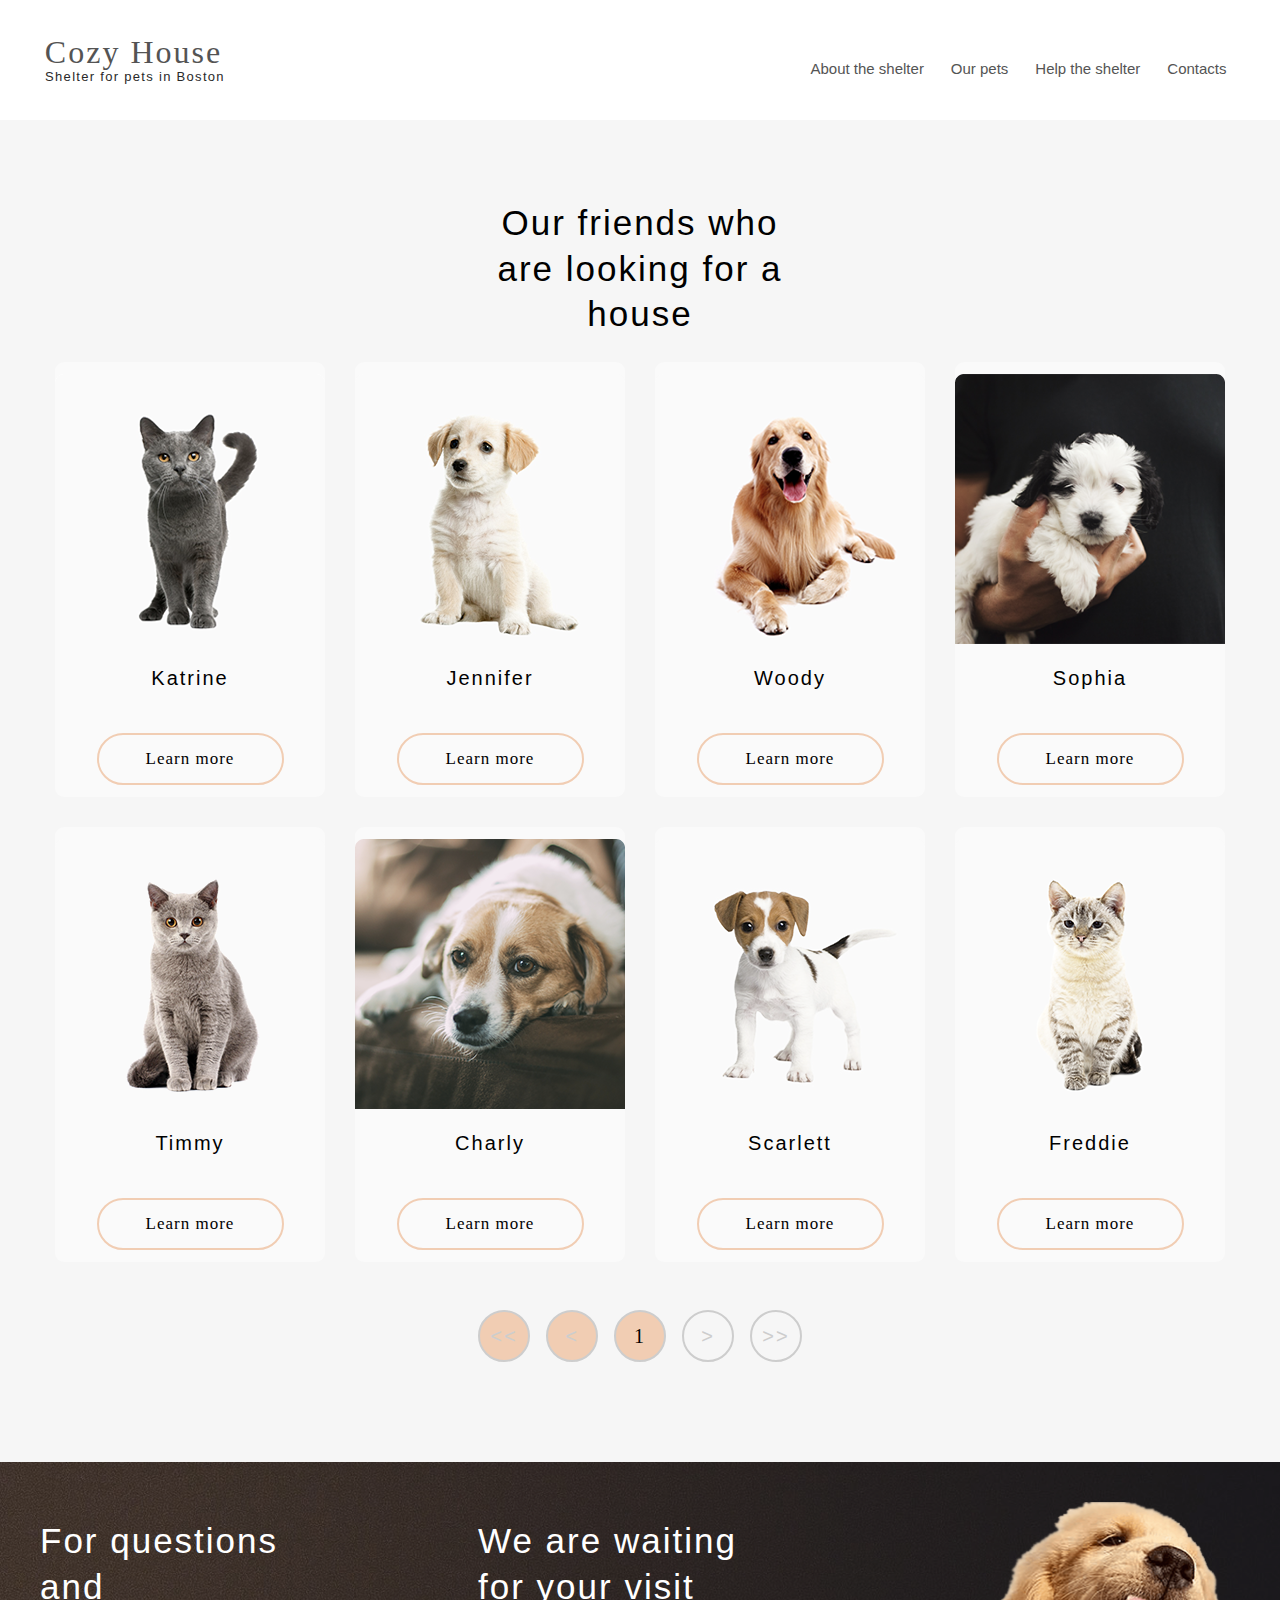
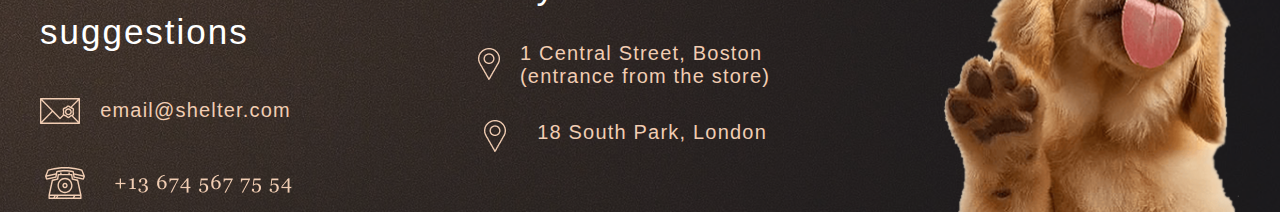
==== commit d0de5158: "scroll hidden" ====
--- a/pets.html
+++ b/pets.html
@@ -3,16 +3,12 @@
 <head>
     <meta charset="UTF-8">
     <meta name="viewport" content="width=device-width, initial-scale=1.0">
-    <title>Document</title>
+    <title>Cozy House</title>
     <link rel="stylesheet" href="pets.css">
 </head>
 <body>
         <header>   
       <div class="wrapper">
-
-       
-              
-            
                  <nav class="header_navigation">
                     <div class="logo">
             <a href="index.html" class="ref_logo">
--- a/pets.css
+++ b/pets.css
@@ -2,8 +2,8 @@
     scroll-behavior: smooth;
 }
 *{
-    margin:0;
-    padding: 0;
+    margin: auto;
+    
   
 
     body {
@@ -29,8 +29,9 @@
 }
 .logo {
     width: 187px;
-height: 60px;
-display: flex;
+    height: 60px;
+    display: flex;
+    margin-left: 0;
 
 }
 .ref_logo {
@@ -44,7 +45,6 @@
 
 .logo_txt1 {
     font-family: Georgia, 'Times New Roman', Times, serif;
-
 font-weight: 400;
 font-size: 32px;
 line-height: 35.2px;
@@ -67,12 +67,17 @@
 
 }
 
+.hamburger-menu {
+    margin-right: 0;
+}
+
 .header_navigation {
     width: 1200px;
     height: 60px;
   display: flex;
   align-items: center;
-  justify-content: space-between;  
+  justify-content: space-between; 
+
 }
 
 .navigation {
@@ -108,7 +113,7 @@
     height: 1342px;
     display: grid;
    align-items: center;
-   
+   overflow: hidden;
 
     background-color: #f6f6f6;
 }
@@ -180,6 +185,8 @@
     letter-spacing: 2px;
     margin-top: 33px;
     margin-left: 3px;
+    margin: auto;
+    
 }
 
 .butt_pets {
@@ -245,19 +252,19 @@
 }
 
 .batt4 {
-   width: 52px;
+width: 52px;
 height: 52px;
 border-radius: 100px ;
 border: 2px solid #cdcdcd;
 color: #cdcdcd;
 background-color: #f6f6f6;
-
 font-weight: 400;
 font-size: 20px;
 line-height: 23px;
 letter-spacing: 2px; 
 cursor: pointer;
 }
+
 .batt5 {
  width: 52px;
 height: 52px;
@@ -285,7 +292,7 @@
 cursor: pointer;
 }
 .popUpKatrine {
-display: flex;
+    display: flex;
     align-items: center;
     justify-content: center;
     width: 1280px;
@@ -297,17 +304,17 @@
 }
 
 .hiddenKatrine {
-visibility: hidden;
+    visibility: hidden;
 }
 .katrinePopCont {
-display: flex;
+    display: flex;
     width: 73%;
     height: 30%;
     border-radius: 10px;
     background: #fafafa;
 }
 .imgPopKatt {
-border-radius: 10px;
+    border-radius: 10px;
 }
 
 .closeKatrineButt {
@@ -397,7 +404,7 @@
 }
 
 .closeWoodyButt {
- width: 57px;
+    width: 57px;
     height: 57px;
     padding-top: 2px;
     margin-top: 10px;
@@ -557,7 +564,7 @@
 visibility: hidden;
 }
 .scarlettPopCont {
-display: flex;
+    display: flex;
     width: 73%;
     height: 30%;
     border-radius: 10px;
@@ -565,7 +572,7 @@
 }
 .imgPopScarlett {
    width: 500px;
-border-radius: 6px;
+   border-radius: 6px;
 }
 
 .closeScarlettButt {
@@ -582,10 +589,10 @@
 }
 
 .button_freddie {
-cursor: pointer;
+    cursor: pointer;
 }
 .popUpFreddie {
-display: flex;
+    display: flex;
     align-items: center;
     justify-content: center;
     width: 1280px;
@@ -597,10 +604,10 @@
 }
 
 .hiddenFreddie {
-visibility: hidden;
+    visibility: hidden;
 }
 .freddiePopCont {
-display: flex;
+    display: flex;
     width: 73%;
     height: 30%;
     border-radius: 10px;
@@ -612,7 +619,7 @@
 }
 
 .closeFreddieButt {
- width: 57px;
+    width: 57px;
     height: 57px;
     padding-top: 2px;
     margin-top: 10px;
@@ -625,7 +632,7 @@
 }
 
 .popPets {
-padding: 50px 0px 0px 30px;
+    padding: 50px 0px 0px 30px;
 }
 .poph3 {
 font-size: 35px;
@@ -767,6 +774,16 @@
     padding-top: 32px;
     padding-right: 20px;
 }
+.popUp {
+   
+   left: 0;
+   right: 0;
+}
+.popCont {
+
+    margin-top: 500px; 
+
+}
 
 @media screen and (max-width: 768px) {
 
@@ -810,7 +827,10 @@
     
 }
 .pets_heading {
-    margin: 0px 0px 30px 190px;
+    margin: 0px 0px 30px 20px;
+}
+.pets_headingh {
+    margin-left: 154px;
 }
 
 .butt_pets {
@@ -962,6 +982,10 @@
     margin: 0px 0px 0px 216px;
 }
 
+.popCont {
+    margin-top: 770px;
+}
+
 .wrapper_footer {
     width: 768px;
     height: 639px;
@@ -1095,7 +1119,6 @@
   top: 231px;
   padding: 34px 24px;
   color: #333;
-  
   font-size: 32px;
   font-weight: 400;
   text-decoration: none;
@@ -1170,15 +1193,16 @@
 .pets_heading {
     width: 300px;
     height: 64px;
-    margin: 0px 0px 0px 11px;
+    margin: 0px 0px 10px;
 }
  .pets_headingh {
     font-size: 25px;
     line-height: 32.5px;
     text-align: center;
     letter-spacing: 1.5px;
-width: 300px;
-height: 64px;
+    width: 300px;
+    height: 64px;
+    margin-left: 10px;
  }
 
  .cards_container {
@@ -1235,7 +1259,7 @@
 
 
 }
-.popul{
+.popul {
     padding-left: 30px;
     padding-top: 20px;
 }
@@ -1281,10 +1305,12 @@
 
 .email {
 padding: 39px 27px 40px 11px;
+visibility: hidden;
 }
 
 .phone {
 padding-left: 18px;
+visibility: hidden;
 
 }
 
@@ -1301,6 +1327,7 @@
 line-height: 32.5px;
 text-align: center;
 letter-spacing: 1.5px;
+visibility: hidden;
 }
 
 .location {
@@ -1312,23 +1339,27 @@
     width: 21.85px;
     height: 32px;
     padding: 39px 0px 0px 0px;
+    visibility: hidden;
 }
 
 .loc_txt {
 font-size: 20px;
 line-height: 23px;
 padding: 40px 5px 0px 20px;
+visibility: hidden;
 }
 
 .loc_img2 {
 width: 21.85px;
 height: 32px;
 padding: 39px 20px 0px 0px;
+visibility: hidden;
 }
 
 .loc_txt2 {
 
 margin: 41px 13px 0px 0px;
+visibility: hidden;
 }
 
 .footer_puppy {
@@ -1339,5 +1370,6 @@
 .f_txt {
     margin-left: 12px;
     letter-spacing: 1.5p;
+    
 }
 }